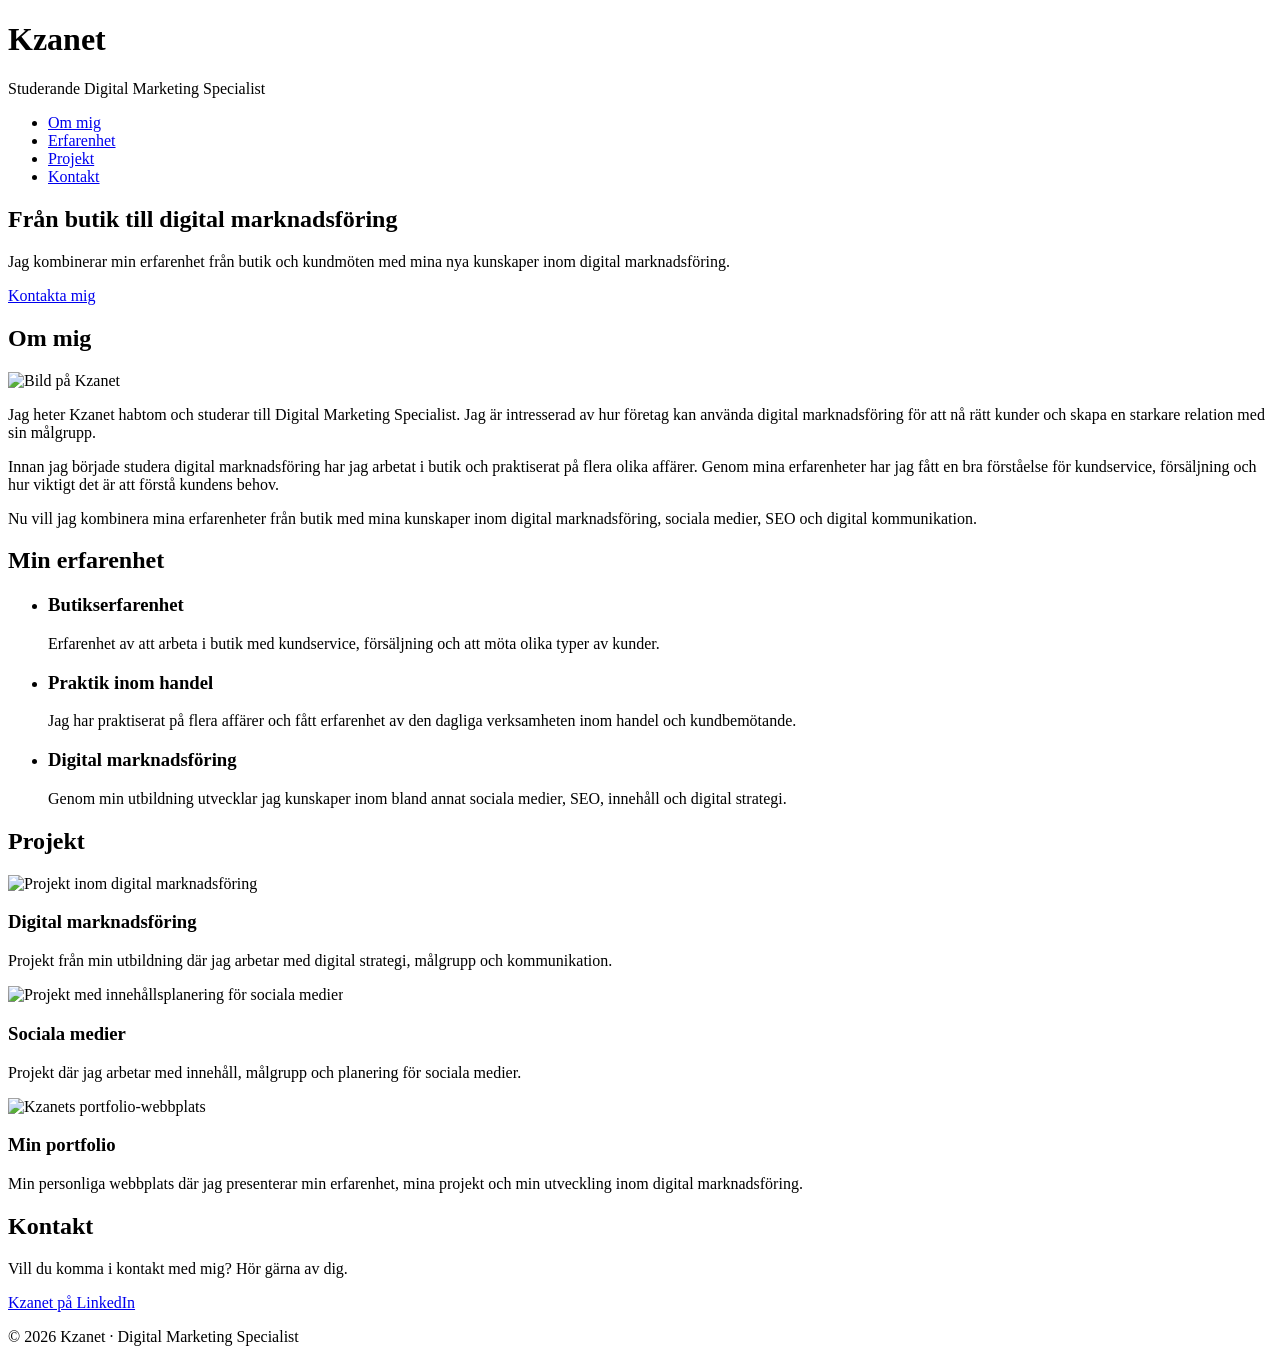
==== index.html @ 7a0e7069 "Add files via upload" ====
<!DOCTYPE html>
<html lang="sv">

<head>
    <meta charset="UTF-8">
    <meta name="viewport" content="width=device-width, initial-scale=1.0">
    <title>Kzanet Habtom</title>
    <link rel="stylesheet" href="style.css">
</head>

<body>
    <header>
        <div>
            <h1>Kzanet</h1>
            <p class="roll">Studerande Digital Marketing Specialist</p>
        </div>
        <nav aria-label="Huvudmeny">
            <ul>
                <li><a href="#om">Om mig</a></li>
                <li><a href="#erfarenhet">Erfarenhet</a></li>
                <li><a href="#projekt">Projekt</a></li>
                <li><a href="#kontakt">Kontakt</a></li>
            </ul>
        </nav>
    </header>
    <main>
        <section>
            <h2>Från butik till digital marknadsföring</h2>
            <p> Jag kombinerar min erfarenhet från butik och kundmöten med mina nya kunskaper inom digital
                marknadsföring.
            </p> <a href="#kontakt">Kontakta mig</a>
        </section>
        <section id="om">
            <h2>Om mig</h2>
            <img src="img/profil.jpg" alt="Bild på Kzanet" width="400" height="400">

            <p>
                Jag heter Kzanet habtom och studerar till Digital Marketing Specialist.
                Jag är intresserad av hur företag kan använda digital marknadsföring
                för att nå rätt kunder och skapa en starkare relation med sin målgrupp.
            </p>

            <p>
                Innan jag började studera digital marknadsföring har jag arbetat i butik
                och praktiserat på flera olika affärer. Genom mina erfarenheter har jag
                fått en bra förståelse för kundservice, försäljning och hur viktigt det
                är att förstå kundens behov.
            </p>

            <p>
                Nu vill jag kombinera mina erfarenheter från butik med mina kunskaper
                inom digital marknadsföring, sociala medier, SEO och digital kommunikation.
            </p>
        </section>
        <section id="erfarenhet">
            <h2>Min erfarenhet</h2>
            <ul>
                <li>
                    <h3>Butikserfarenhet</h3>
                    <p>
                        Erfarenhet av att arbeta i butik med kundservice, försäljning och
                        att möta olika typer av kunder.
                    </p>
                </li>

                <li>
                    <h3>Praktik inom handel</h3>
                    <p>
                        Jag har praktiserat på flera affärer och fått erfarenhet av den
                        dagliga verksamheten inom handel och kundbemötande.
                    </p>
                </li>

                <li>
                    <h3>Digital marknadsföring</h3>
                    <p>
                        Genom min utbildning utvecklar jag kunskaper inom bland annat
                        sociala medier, SEO, innehåll och digital strategi.
                    </p>
                </li>
            </ul>
        </section>
        <section id="projekt">
            <h2>Projekt</h2>
            <article>
                <img src="img/projekt-1.jpg" alt="Projekt inom digital marknadsföring" width="600" height="400">

                <h3>Digital marknadsföring</h3>

                <p>
                    Projekt från min utbildning där jag arbetar med digital strategi,
                    målgrupp och kommunikation.
                </p>
            </article>

            <article>
                <img src="img/projekt-2.jpg" alt="Projekt med innehållsplanering för sociala medier" width="600"
                    height="400">

                <h3>Sociala medier</h3>

                <p>
                    Projekt där jag arbetar med innehåll, målgrupp och planering
                    för sociala medier.
                </p>
            </article>

            <article>
                <img src="img/projekt-3.jpg" alt="Kzanets portfolio-webbplats" width="600" height="400">

                <h3>Min portfolio</h3>

                <p>
                    Min personliga webbplats där jag presenterar min erfarenhet,
                    mina projekt och min utveckling inom digital marknadsföring.
                </p>
            </article>
        </section>
        <section id="kontakt">
            <h2>Kontakt</h2>
            <p>
                Vill du komma i kontakt med mig? Hör gärna av dig.
            </p>

            <p>
                <a href="kzahab04@ihmeducation.se "></a>
            </p>

            <p>
                <a href="https://www.linkedin.com/" target="_blank" rel="noopener">
                    Kzanet på LinkedIn
                </a>
            </p>
        </section>
    </main>
    <footer>
        <p>© 2026 Kzanet · Digital Marketing Specialist</p>
    </footer>
</body>

</html>
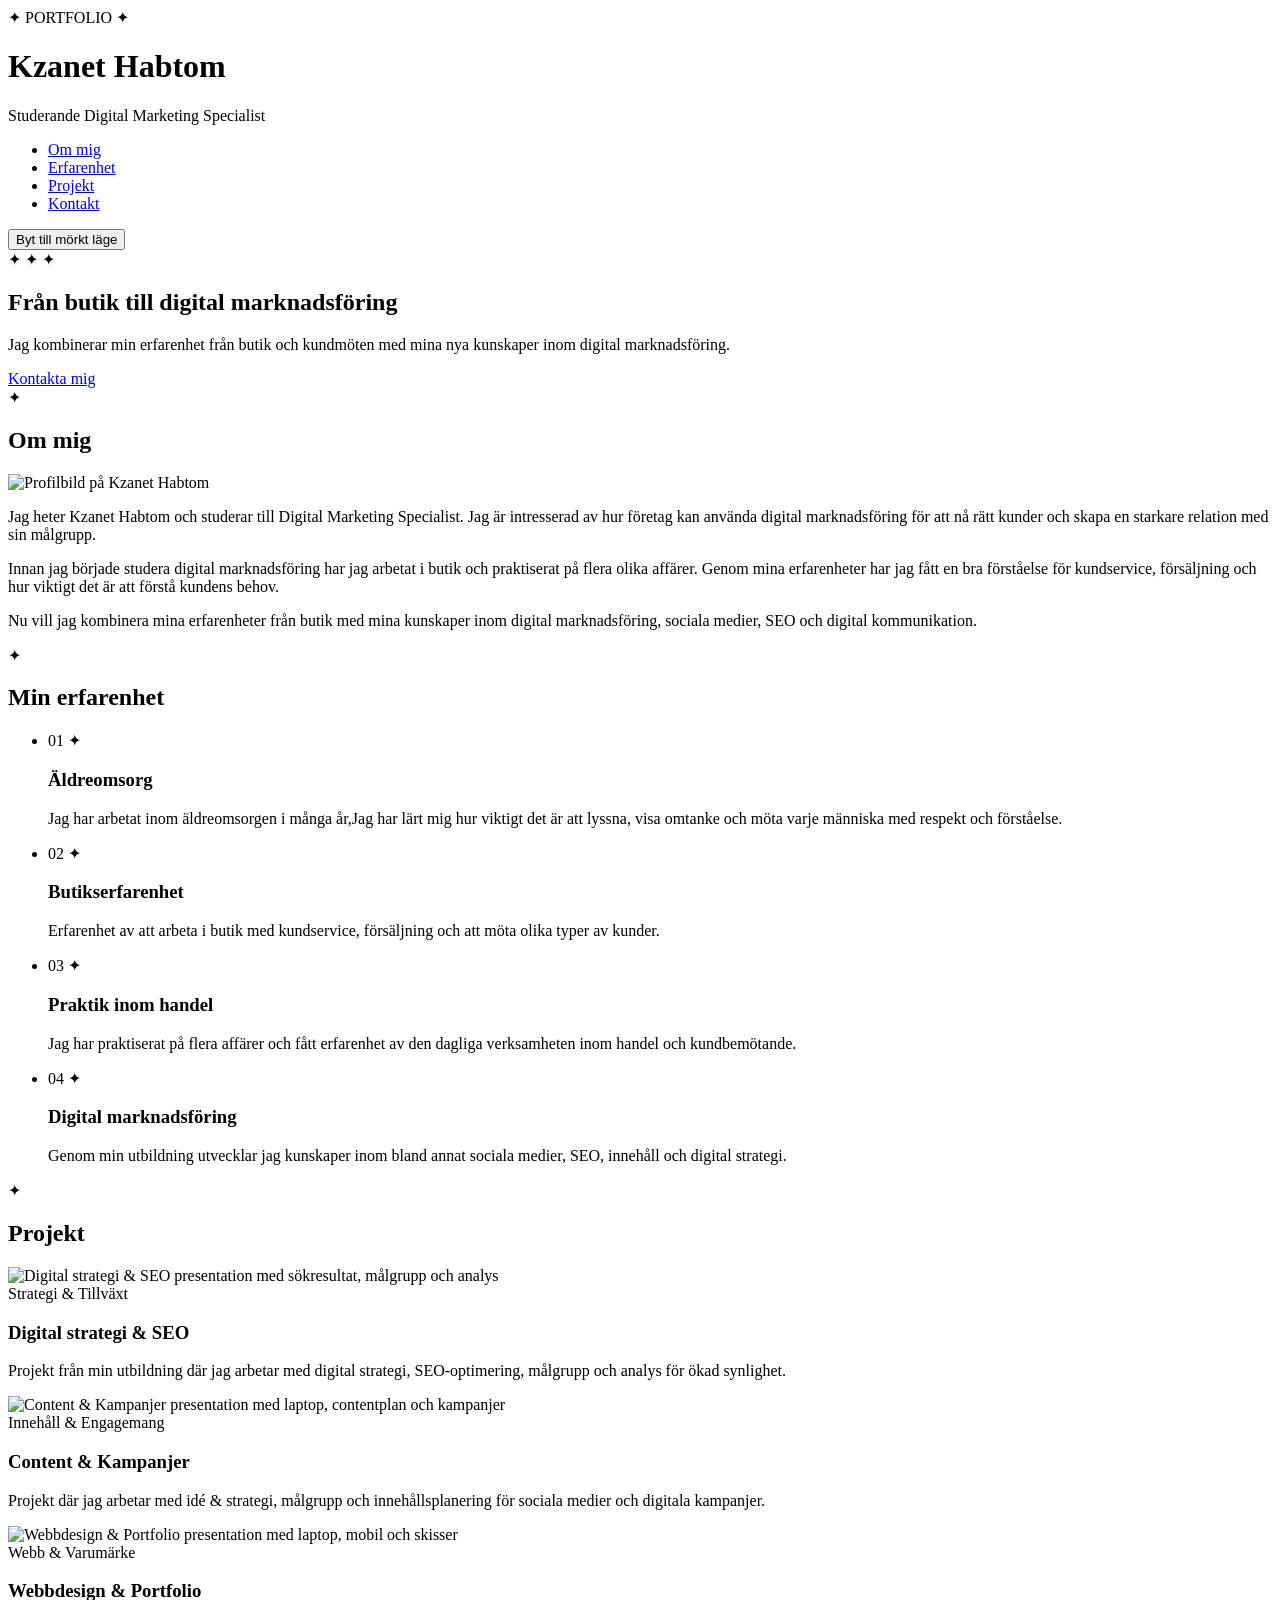
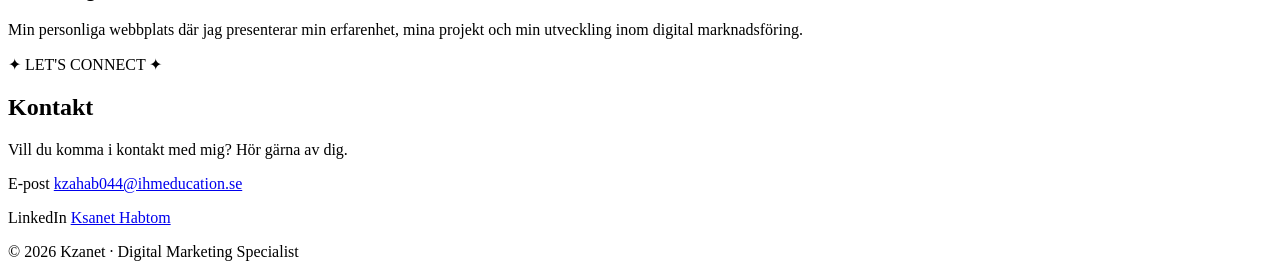
==== commit 805296bb: "Add files via upload" ====
--- a/index.html
+++ b/index.html
@@ -2,60 +2,148 @@
 <html lang="sv">
 
 <head>
+    <!-- Google Tag Manager -->
+    <script>(function (w, d, s, l, i) {
+            w[l] = w[l] || []; w[l].push({
+                'gtm.start':
+                    new Date().getTime(), event: 'gtm.js'
+            }); var f = d.getElementsByTagName(s)[0],
+                j = d.createElement(s), dl = l != 'dataLayer' ? '&l=' + l : ''; j.async = true; j.src =
+                    'https://www.googletagmanager.com/gtm.js?id=' + i + dl; f.parentNode.insertBefore(j, f);
+        })(window, document, 'script', 'dataLayer', 'GTM-NT69VS7F');</script>
+    <!-- End Google Tag Manager -->
     <meta charset="UTF-8">
     <meta name="viewport" content="width=device-width, initial-scale=1.0">
-    <title>Kzanet Habtom</title>
+    <title>Kzanet Habtom · Digital Marketing Specialist</title>
+    <!-- Google Fonts för lyxig redaktionell typografi och modern läsbar sans-serif -->
+    <link rel="preconnect" href="https://fonts.googleapis.com">
+    <link rel="preconnect" href="https://fonts.gstatic.com" crossorigin>
+    <link
+        href="https://fonts.googleapis.com/css2?family=Playfair+Display:ital,wght@0,400..700;1,400..700&family=Plus+Jakarta+Sans:wght@300;400;500;600;700&display=swap"
+        rel="stylesheet">
     <link rel="stylesheet" href="style.css">
+    <script src="script.js" defer></script>
 </head>
 
 <body>
-    <header>
-        <div>
-            <h1>Kzanet</h1>
-            <p class="roll">Studerande Digital Marketing Specialist</p>
+    <!-- Google Tag Manager (noscript) -->
+    <noscript><iframe src="https://www.googletagmanager.com/ns.html?id=GTM-NT69VS7F" height="0" width="0"
+            style="display:none;visibility:hidden"></iframe></noscript>
+    <!-- End Google Tag Manager (noscript) -->
+
+    <!-- Google tag (gtag.js) - Google Analytics 4 -->
+    <script async src="https://www.googletagmanager.com/gtag/js?id=G-81CDVKQQCQ"></script>
+    <script>
+        window.dataLayer = window.dataLayer || [];
+        function gtag() { dataLayer.push(arguments); }
+        gtag('js', new Date());
+
+        gtag('config', 'G-81CDVKQQCQ');
+    </script>
+    <!-- Sidhuvud med personligt varumärke, navigation och temaväxlare -->
+    <header class="sidhuvud">
+        <div class="sidhuvud-inre">
+            <div class="varumarke">
+                <span class="varumarke-kicker" aria-hidden="true">✦ PORTFOLIO ✦</span>
+                <h1 class="logotyp">Kzanet Habtom</h1>
+                <p class="roll">Studerande Digital Marketing Specialist</p>
+            </div>
+
+            <div class="sidhuvud-kontroller">
+                <nav aria-label="Huvudmeny" class="huvudmeny">
+                    <ul>
+                        <li><a href="#om">Om mig</a></li>
+                        <li><a href="#erfarenhet">Erfarenhet</a></li>
+                        <li><a href="#projekt">Projekt</a></li>
+                        <li><a href="#kontakt">Kontakt</a></li>
+                    </ul>
+                </nav>
+                <button id="tema" class="knapp-tema" type="button" aria-label="Växla mellan mörkt och ljust läge">
+                    Byt till mörkt läge
+                </button>
+            </div>
         </div>
-        <nav aria-label="Huvudmeny">
-            <ul>
-                <li><a href="#om">Om mig</a></li>
-                <li><a href="#erfarenhet">Erfarenhet</a></li>
-                <li><a href="#projekt">Projekt</a></li>
-                <li><a href="#kontakt">Kontakt</a></li>
-            </ul>
-        </nav>
     </header>
+
     <main>
-        <section>
-            <h2>Från butik till digital marknadsföring</h2>
-            <p> Jag kombinerar min erfarenhet från butik och kundmöten med mina nya kunskaper inom digital
-                marknadsföring.
-            </p> <a href="#kontakt">Kontakta mig</a>
-        </section>
-        <section id="om">
-            <h2>Om mig</h2>
-            <img src="img/profil.jpg" alt="Bild på Kzanet" width="400" height="400">
-
-            <p>
-                Jag heter Kzanet habtom och studerar till Digital Marketing Specialist.
-                Jag är intresserad av hur företag kan använda digital marknadsföring
-                för att nå rätt kunder och skapa en starkare relation med sin målgrupp.
-            </p>
-
-            <p>
-                Innan jag började studera digital marknadsföring har jag arbetat i butik
-                och praktiserat på flera olika affärer. Genom mina erfarenheter har jag
-                fått en bra förståelse för kundservice, försäljning och hur viktigt det
-                är att förstå kundens behov.
-            </p>
-
-            <p>
-                Nu vill jag kombinera mina erfarenheter från butik med mina kunskaper
-                inom digital marknadsföring, sociala medier, SEO och digital kommunikation.
-            </p>
-        </section>
-        <section id="erfarenhet">
-            <h2>Min erfarenhet</h2>
-            <ul>
-                <li>
+        <!-- Hero: Editorial introduktion med varm elegans -->
+        <section class="hero-sektion">
+            <div class="hero-innehall">
+                <div class="hero-stjarnor" aria-hidden="true">✦ ✦ ✦</div>
+                <h2>Från butik till digital marknadsföring</h2>
+                <p>
+                    Jag kombinerar min erfarenhet från butik och kundmöten med mina nya kunskaper inom digital
+                    marknadsföring.
+                </p>
+                <div class="hero-handling">
+                    <a href="#kontakt" class="knapp knapp-primar">Kontakta mig</a>
+                </div>
+            </div>
+        </section>
+
+        <!-- Om mig: Editorial tvåspalt med välvd porträttbåge -->
+        <section id="om" class="sektion sektion-om">
+            <div class="sektion-rubrik-paket">
+                <span class="rubrik-dekor" aria-hidden="true">✦</span>
+                <h2>Om mig</h2>
+                <span class="rubrik-linje" aria-hidden="true"></span>
+            </div>
+
+            <div class="om-innehall">
+                <div class="om-bild-kolumn">
+                    <div class="bild-valv-ram">
+                        <img src="img/profil.jpg" alt="Profilbild på Kzanet Habtom" width="400" height="400"
+                            class="profil-bild">
+                    </div>
+                </div>
+
+                <div class="om-text-kolumn">
+                    <p>
+                        Jag heter Kzanet Habtom och studerar till Digital Marketing Specialist.
+                        Jag är intresserad av hur företag kan använda digital marknadsföring
+                        för att nå rätt kunder och skapa en starkare relation med sin målgrupp.
+                    </p>
+
+                    <p>
+                        Innan jag började studera digital marknadsföring har jag arbetat i butik
+                        och praktiserat på flera olika affärer. Genom mina erfarenheter har jag
+                        fått en bra förståelse för kundservice, försäljning och hur viktigt det
+                        är att förstå kundens behov.
+                    </p>
+
+                    <p>
+                        Nu vill jag kombinera mina erfarenheter från butik med mina kunskaper
+                        inom digital marknadsföring, sociala medier, SEO och digital kommunikation.
+                    </p>
+                </div>
+            </div>
+        </section>
+
+        <!-- Min erfarenhet: Eleganta numrerade kort -->
+        <section id="erfarenhet" class="sektion sektion-erfarenhet">
+            <div class="sektion-rubrik-paket">
+                <span class="rubrik-dekor" aria-hidden="true">✦</span>
+                <h2>Min erfarenhet</h2>
+                <span class="rubrik-linje" aria-hidden="true"></span>
+            </div>
+
+            <ul class="rutnat">
+                <li class="kort erfarenhet-kort">
+                    <div class="kort-huvud">
+                        <span class="kort-siffra" aria-hidden="true">01</span>
+                        <span class="kort-accent" aria-hidden="true">✦</span>
+                    </div>
+                    <h3>Äldreomsorg</h3>
+                    <p>
+                        Jag har arbetat inom äldreomsorgen i många år,Jag har lärt mig hur viktigt det är att lyssna,
+                        visa
+                        omtanke och möta varje människa med respekt och förståelse.
+
+                <li class="kort erfarenhet-kort">
+                    <div class="kort-huvud">
+                        <span class="kort-siffra" aria-hidden="true">02</span>
+                        <span class="kort-accent" aria-hidden="true">✦</span>
+                    </div>
                     <h3>Butikserfarenhet</h3>
                     <p>
                         Erfarenhet av att arbeta i butik med kundservice, försäljning och
@@ -63,7 +151,11 @@
                     </p>
                 </li>
 
-                <li>
+                <li class="kort erfarenhet-kort">
+                    <div class="kort-huvud">
+                        <span class="kort-siffra" aria-hidden="true">03</span>
+                        <span class="kort-accent" aria-hidden="true">✦</span>
+                    </div>
                     <h3>Praktik inom handel</h3>
                     <p>
                         Jag har praktiserat på flera affärer och fått erfarenhet av den
@@ -71,7 +163,11 @@
                     </p>
                 </li>
 
-                <li>
+                <li class="kort erfarenhet-kort">
+                    <div class="kort-huvud">
+                        <span class="kort-siffra" aria-hidden="true">04</span>
+                        <span class="kort-accent" aria-hidden="true">✦</span>
+                    </div>
                     <h3>Digital marknadsföring</h3>
                     <p>
                         Genom min utbildning utvecklar jag kunskaper inom bland annat
@@ -80,60 +176,96 @@
                 </li>
             </ul>
         </section>
-        <section id="projekt">
-            <h2>Projekt</h2>
-            <article>
-                <img src="img/projekt-1.jpg" alt="Projekt inom digital marknadsföring" width="600" height="400">
-
-                <h3>Digital marknadsföring</h3>
-
-                <p>
-                    Projekt från min utbildning där jag arbetar med digital strategi,
-                    målgrupp och kommunikation.
-                </p>
-            </article>
-
-            <article>
-                <img src="img/projekt-2.jpg" alt="Projekt med innehållsplanering för sociala medier" width="600"
-                    height="400">
-
-                <h3>Sociala medier</h3>
-
-                <p>
-                    Projekt där jag arbetar med innehåll, målgrupp och planering
-                    för sociala medier.
-                </p>
-            </article>
-
-            <article>
-                <img src="img/projekt-3.jpg" alt="Kzanets portfolio-webbplats" width="600" height="400">
-
-                <h3>Min portfolio</h3>
-
-                <p>
-                    Min personliga webbplats där jag presenterar min erfarenhet,
-                    mina projekt och min utveckling inom digital marknadsföring.
-                </p>
-            </article>
-        </section>
-        <section id="kontakt">
-            <h2>Kontakt</h2>
-            <p>
-                Vill du komma i kontakt med mig? Hör gärna av dig.
-            </p>
-
-            <p>
-                <a href="kzahab04@ihmeducation.se "></a>
-            </p>
-
-            <p>
-                <a href="https://www.linkedin.com/" target="_blank" rel="noopener">
-                    Kzanet på LinkedIn
-                </a>
-            </p>
+
+        <!-- Projekt: Featured work med bildpresentation i lyxig stil -->
+        <section id="projekt" class="sektion sektion-projekt">
+            <div class="sektion-rubrik-paket">
+                <span class="rubrik-dekor" aria-hidden="true">✦</span>
+                <h2>Projekt</h2>
+                <span class="rubrik-linje" aria-hidden="true"></span>
+            </div>
+
+            <div class="rutnat rutnat-projekt">
+                <article class="kort projekt-kort">
+                    <div class="projekt-bild-omslag">
+                        <img src="img/digital-strategi-seo.jpg"
+                            alt="Digital strategi & SEO presentation med sökresultat, målgrupp och analys" width="600"
+                            height="400">
+                    </div>
+                    <div class="projekt-detaljer">
+                        <span class="projekt-kategori" aria-hidden="true">Strategi & Tillväxt</span>
+                        <h3>Digital strategi & SEO</h3>
+                        <p>
+                            Projekt från min utbildning där jag arbetar med digital strategi,
+                            SEO-optimering, målgrupp och analys för ökad synlighet.
+                        </p>
+                    </div>
+                </article>
+
+                <article class="kort projekt-kort">
+                    <div class="projekt-bild-omslag">
+                        <img src="img/content-kampanjer.jpg"
+                            alt="Content & Kampanjer presentation med laptop, contentplan och kampanjer" width="600"
+                            height="400">
+                    </div>
+                    <div class="projekt-detaljer">
+                        <span class="projekt-kategori" aria-hidden="true">Innehåll & Engagemang</span>
+                        <h3>Content & Kampanjer</h3>
+                        <p>
+                            Projekt där jag arbetar med idé & strategi, målgrupp och innehållsplanering
+                            för sociala medier och digitala kampanjer.
+                        </p>
+                    </div>
+                </article>
+
+                <article class="kort projekt-kort">
+                    <div class="projekt-bild-omslag">
+                        <img src="img/webbdesign-portfolio.jpg"
+                            alt="Webbdesign & Portfolio presentation med laptop, mobil och skisser" width="600"
+                            height="400">
+                    </div>
+                    <div class="projekt-detaljer">
+                        <span class="projekt-kategori" aria-hidden="true">Webb & Varumärke</span>
+                        <h3>Webbdesign & Portfolio</h3>
+                        <p>
+                            Min personliga webbplats där jag presenterar min erfarenhet,
+                            mina projekt och min utveckling inom digital marknadsföring.
+                        </p>
+                    </div>
+                </article>
+            </div>
+        </section>
+
+        <!-- Kontakt: Exklusiv editorial kontaktbanner -->
+        <section id="kontakt" class="sektion sektion-kontakt">
+            <div class="kontakt-banner">
+                <div class="kontakt-innehall">
+                    <span class="kontakt-kicker" aria-hidden="true">✦ LET'S CONNECT ✦</span>
+                    <h2>Kontakt</h2>
+                    <p class="kontakt-ingress">
+                        Vill du komma i kontakt med mig? Hör gärna av dig.
+                    </p>
+
+                    <div class="kontakt-lank-grupp">
+                        <p class="kontakt-rad">
+                            <span class="kontakt-etikett">E-post</span>
+                            <a href="mailto:kzahab044@ihmeducation.se"
+                                class="kontakt-lank">kzahab044@ihmeducation.se</a>
+                        </p>
+
+                        <p class="kontakt-rad">
+                            <span class="kontakt-etikett">LinkedIn</span>
+                            <a href="https://www.linkedin.com/in/ksanet-habtom-a754583b8/?isSelfProfile=true"
+                                target="_blank" rel="noopener" class="kontakt-lank">Ksanet Habtom</a>
+                        </p>
+                    </div>
+                </div>
+            </div>
         </section>
     </main>
-    <footer>
+
+    <!-- Sidfot -->
+    <footer class="sidfot">
         <p>© 2026 Kzanet · Digital Marketing Specialist</p>
     </footer>
 </body>
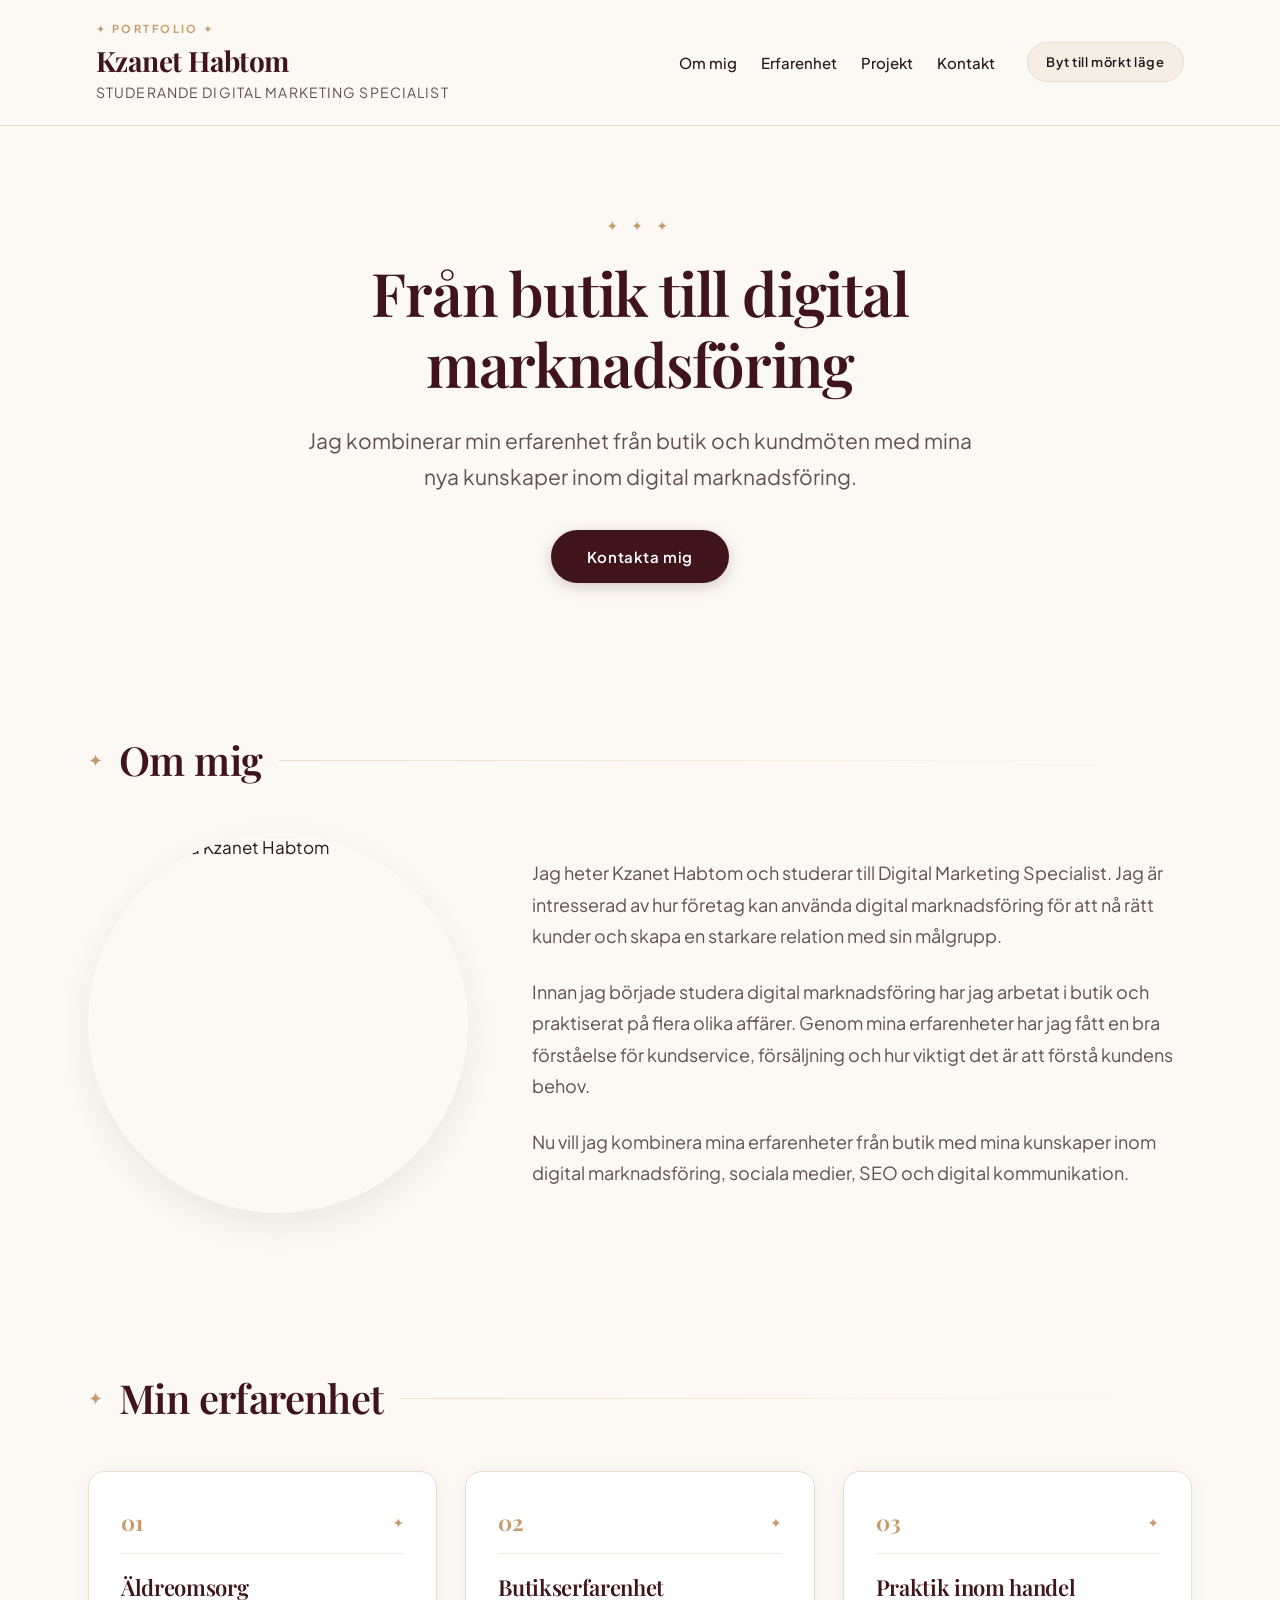
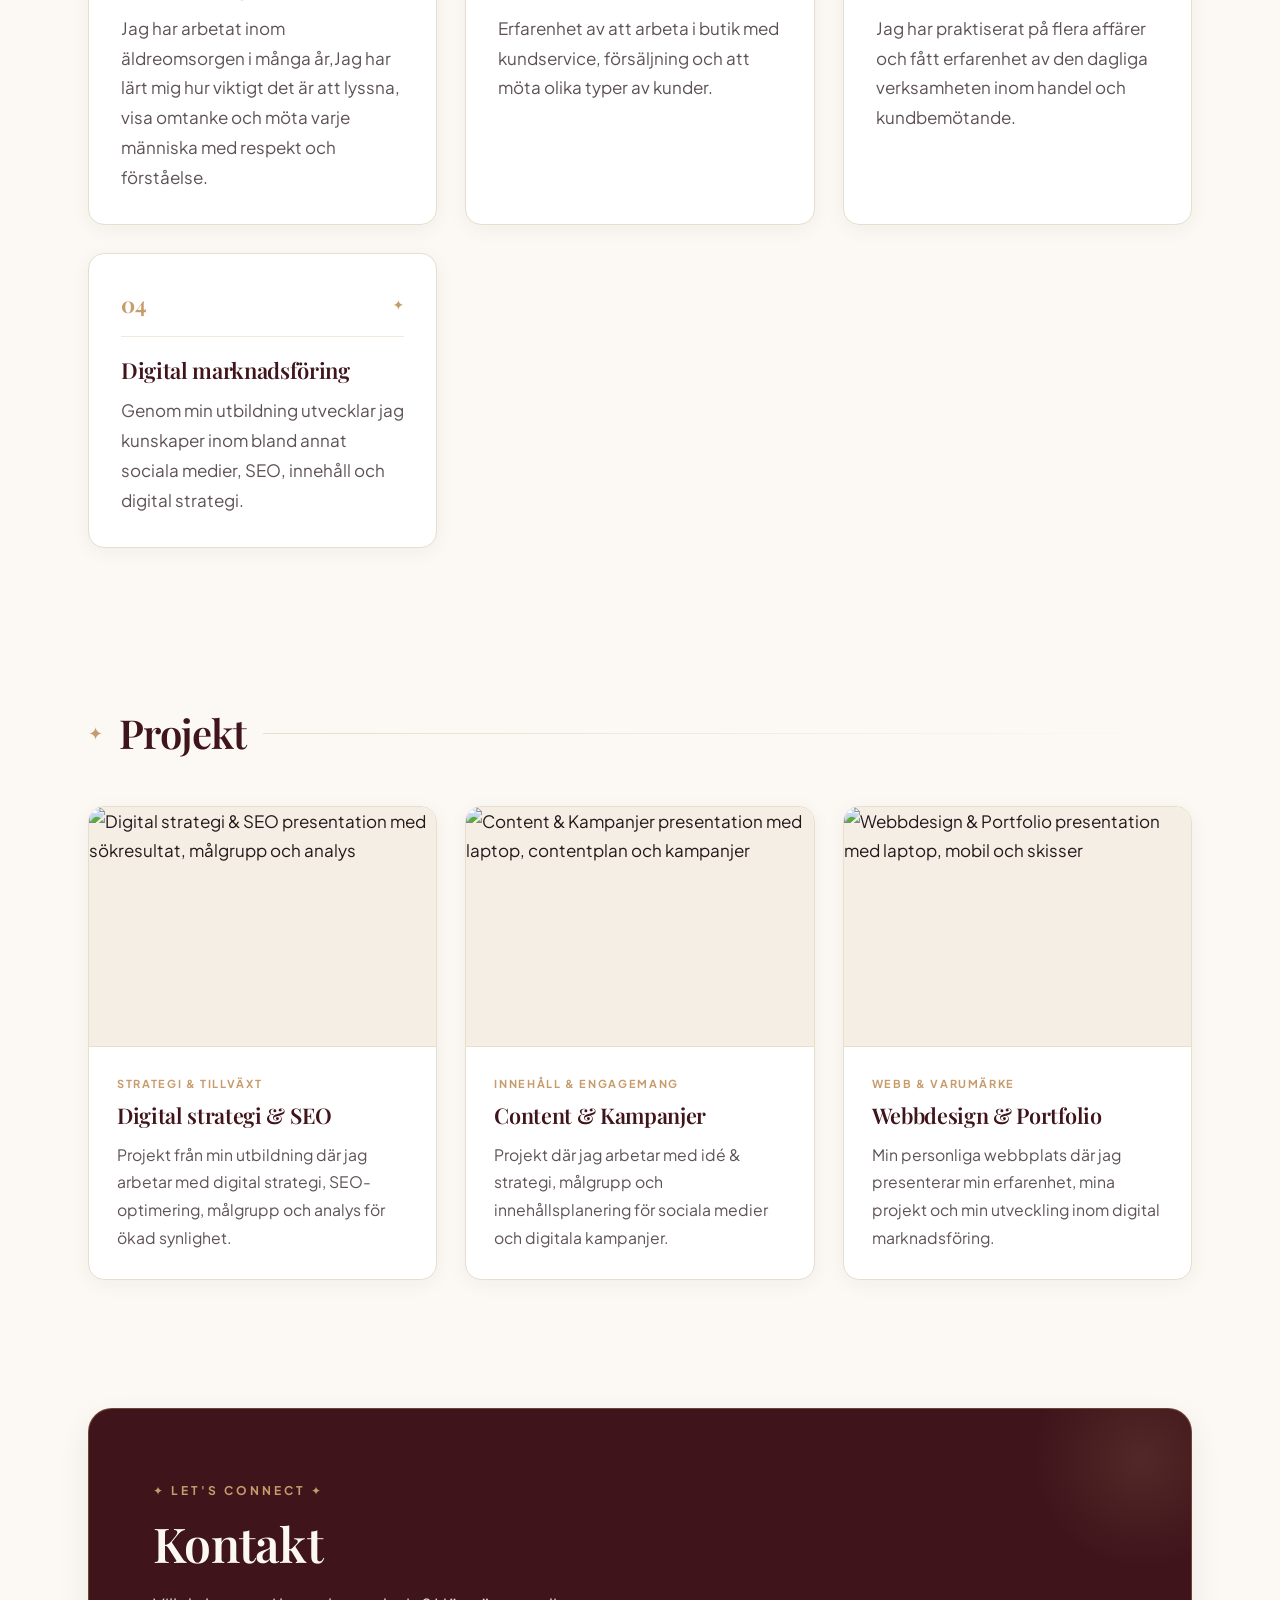
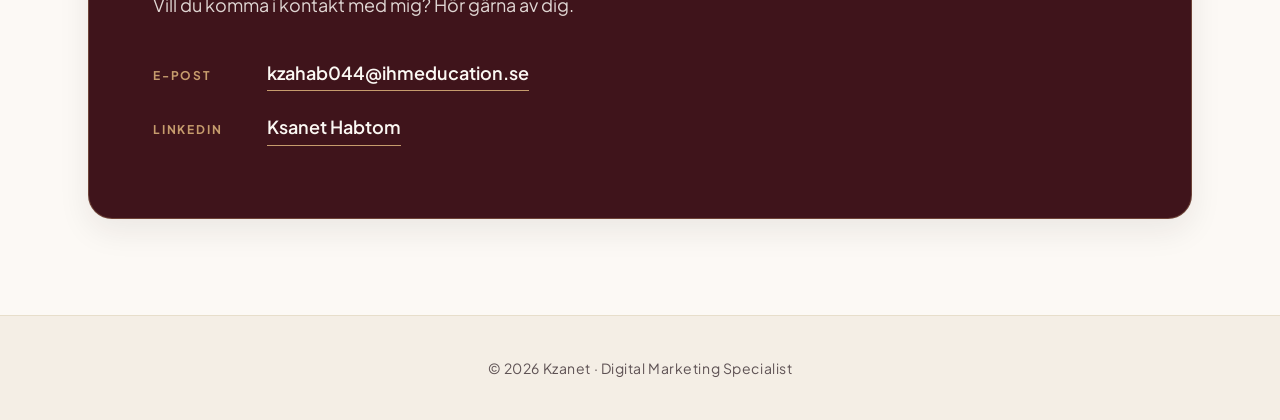
==== commit 6b461423: "Add files via upload" ====
--- a/index.html
+++ b/index.html
@@ -2,6 +2,10 @@
 <html lang="sv">
 
 <head>
+    <!-- Cookiebot: Samtyckesbanner och Consent Mode (ska ligga allra först i head) -->
+    <script id="Cookiebot" src="https://consent.cookiebot.com/uc.js" data-cbid="4101c95c-1c78-429d-a3d6-a0e88766b5fa"
+        data-blockingmode="auto" type="text/javascript"></script>
+
     <!-- Google Tag Manager -->
     <script>(function (w, d, s, l, i) {
             w[l] = w[l] || []; w[l].push({
--- a/style.css
+++ b/style.css
@@ -0,0 +1,654 @@
+/* ==========================================================================
+   Kzanet Habtom - Portfolio & Personal Brand
+   Tema: Modern Editorial Luxury (Inspirerad av champagne, burgundy & varm beige)
+   ========================================================================== */
+
+/* 1 · Reset & Box-modell */
+*,
+*::before,
+*::after {
+  box-sizing: border-box;
+  margin: 0;
+  padding: 0;
+}
+
+/* 2 · Designsystem & Färgvariabler (Ljust läge: Varm elfenben, burgundy & sandguld) */
+:root {
+  /* Färgpalett - Grund */
+  --yta: #fcf9f5;
+  --yta-2: #f4eee5;
+  --yta-kort: #ffffff;
+  --kant: #e7decb;
+  --kant-subtil: #f0e9dc;
+
+  /* Typografi & Kontrast */
+  --text: #23181a;
+  --text-dampad: #5e5254;
+  --text-ljus: #ffffff;
+
+  /* Accenter & Signaturfärger (Burgundy & Sandguld) */
+  --burgundy: #3f141b;
+  --burgundy-mork: #2c0b11;
+  --burgundy-ljus: #591d27;
+  --accent-guld: #c69c6d;
+  --accent-guld-ljus: #e4c8a8;
+  --accent-soft: rgba(198, 156, 109, 0.15);
+
+  /* Kontaktbanner yta */
+  --banner-bg: #3f141b;
+  --banner-text: #fbf8f3;
+  --banner-kant: rgba(198, 156, 109, 0.35);
+
+  /* Typsnitt */
+  --typsnitt-rubrik: "Playfair Display", Georgia, "Times New Roman", serif;
+  --typsnitt-brodtext: "Plus Jakarta Sans", system-ui, -apple-system, sans-serif;
+
+  /* Mått & Radier */
+  --max-bredd: 72rem;
+  --luft-enhet: 1rem;
+  --radie-s: 8px;
+  --radie-m: 16px;
+  --radie-l: 24px;
+  --radie-valv: 180px 180px 16px 16px;
+  --radie-piller: 9999px;
+
+  /* Skuggor */
+  --skugga-mjuk: 0 4px 20px rgba(35, 24, 26, 0.05);
+  --skugga-svavande: 0 12px 32px rgba(35, 24, 26, 0.08);
+
+  /* Övergångar */
+  --overgang-snabb: 0.2s ease;
+  --overgang-mjuk: 0.35s cubic-bezier(0.16, 1, 0.3, 1);
+}
+
+/* 3 · Mörkt läge (Stilrent espresso/noir med varma creme- & guldaccenter) */
+body.morkt {
+  --yta: #130f11;
+  --yta-2: #1b1518;
+  --yta-kort: #221a1d;
+  --kant: #382a2f;
+  --kant-subtil: #2a1f23;
+
+  --text: #f5eee6;
+  --text-dampad: #b8aaa7;
+  --text-ljus: #ffffff;
+
+  --burgundy: #dfb696;
+  --burgundy-mork: #f0cfb3;
+  --burgundy-ljus: #c69c6d;
+  --accent-guld: #dfb696;
+  --accent-guld-ljus: #f0d5be;
+  --accent-soft: rgba(223, 182, 150, 0.12);
+
+  --banner-bg: #1f1417;
+  --banner-text: #f5eee6;
+  --banner-kant: rgba(223, 182, 150, 0.25);
+
+  --skugga-mjuk: 0 4px 20px rgba(0, 0, 0, 0.25);
+  --skugga-svavande: 0 12px 32px rgba(0, 0, 0, 0.45);
+}
+
+/* 4 · Grundtypografi & Struktur */
+html {
+  scroll-behavior: smooth;
+  font-size: 100%;
+}
+
+body {
+  font-family: var(--typsnitt-brodtext);
+  font-size: 1.0625rem;
+  line-height: 1.7;
+  color: var(--text);
+  background-color: var(--yta);
+  transition: background-color var(--overgang-mjuk), color var(--overgang-mjuk);
+  -webkit-font-smoothing: antialiased;
+  -moz-osx-font-smoothing: grayscale;
+}
+
+h1,
+h2,
+h3 {
+  font-family: var(--typsnitt-rubrik);
+  font-weight: 600;
+  color: var(--burgundy);
+  letter-spacing: -0.015em;
+  line-height: 1.25;
+}
+
+p {
+  color: var(--text-dampad);
+  line-height: 1.75;
+}
+
+a {
+  color: inherit;
+  text-decoration: none;
+  transition: color var(--overgang-snabb), border-color var(--overgang-snabb);
+}
+
+img {
+  max-width: 100%;
+  height: auto;
+  display: block;
+}
+
+/* 5 · Tangentbordsfokus & Tillgänglighet */
+a:focus-visible,
+button:focus-visible {
+  outline: 2px solid var(--accent-guld);
+  outline-offset: 4px;
+  border-radius: var(--radie-s);
+}
+
+/* 6 · Sidhuvud & Navigation */
+.sidhuvud {
+  position: sticky;
+  top: 0;
+  z-index: 100;
+  background-color: var(--yta);
+  border-bottom: 1px solid var(--kant);
+  backdrop-filter: blur(8px);
+  transition: background-color var(--overgang-mjuk), border-color var(--overgang-mjuk);
+}
+
+.sidhuvud-inre {
+  max-width: var(--max-bredd);
+  margin: 0 auto;
+  padding: 1.25rem 1.5rem;
+  display: flex;
+  flex-direction: column;
+  gap: 1rem;
+}
+
+.varumarke-kicker {
+  display: block;
+  font-size: 0.6875rem;
+  font-weight: 700;
+  letter-spacing: 0.22em;
+  color: var(--accent-guld);
+  margin-bottom: 0.25rem;
+  text-transform: uppercase;
+}
+
+.logotyp {
+  font-size: 1.75rem;
+  font-weight: 700;
+  letter-spacing: -0.02em;
+  margin: 0;
+  color: var(--burgundy);
+}
+
+.roll {
+  font-size: 0.875rem;
+  letter-spacing: 0.08em;
+  text-transform: uppercase;
+  color: var(--text-dampad);
+  margin: 0.15rem 0 0 0;
+}
+
+.sidhuvud-kontroller {
+  display: flex;
+  flex-wrap: wrap;
+  align-items: center;
+  justify-content: space-between;
+  gap: 1rem;
+}
+
+.huvudmeny ul {
+  display: flex;
+  flex-wrap: wrap;
+  gap: 0.5rem 1.5rem;
+  list-style: none;
+}
+
+.huvudmeny a {
+  display: inline-flex;
+  align-items: center;
+  min-height: 44px;
+  font-size: 0.9375rem;
+  font-weight: 500;
+  color: var(--text);
+  position: relative;
+  padding: 0.25rem 0;
+}
+
+.huvudmeny a::after {
+  content: "";
+  position: absolute;
+  bottom: 6px;
+  left: 0;
+  width: 0;
+  height: 1.5px;
+  background-color: var(--accent-guld);
+  transition: width var(--overgang-snabb);
+}
+
+.huvudmeny a:hover::after {
+  width: 100%;
+}
+
+.huvudmeny a:hover {
+  color: var(--burgundy);
+}
+
+/* Temaknapp (Ljust / Mörkt läge) */
+.knapp-tema {
+  font-family: var(--typsnitt-brodtext);
+  font-size: 0.8125rem;
+  font-weight: 600;
+  letter-spacing: 0.05em;
+  padding: 0.55rem 1.15rem;
+  min-height: 40px;
+  border-radius: var(--radie-piller);
+  background-color: var(--yta-2);
+  color: var(--text);
+  border: 1px solid var(--kant);
+  cursor: pointer;
+  display: inline-flex;
+  align-items: center;
+  gap: 0.5rem;
+  transition: all var(--overgang-snabb);
+}
+
+.knapp-tema:hover {
+  background-color: var(--yta-kort);
+  border-color: var(--accent-guld);
+  color: var(--burgundy);
+  transform: translateY(-1px);
+}
+
+/* 7 · Huvudinnehåll & Layout */
+main {
+  max-width: var(--max-bredd);
+  margin: 0 auto;
+  padding: 0 1.5rem;
+}
+
+.sektion {
+  padding: 5rem 0;
+}
+
+/* Sektionsrubriker med redaktionell stjärna & linje */
+.sektion-rubrik-paket {
+  display: flex;
+  align-items: center;
+  gap: 1rem;
+  margin-bottom: 3rem;
+}
+
+.rubrik-dekor {
+  color: var(--accent-guld);
+  font-size: 1.125rem;
+}
+
+.sektion-rubrik-paket h2 {
+  font-size: clamp(1.85rem, 3.5vw, 2.5rem);
+  margin: 0;
+  white-space: nowrap;
+}
+
+.rubrik-linje {
+  content: "";
+  flex-grow: 1;
+  height: 1px;
+  background: linear-gradient(to right, var(--kant), transparent);
+}
+
+/* 8 · Hero Sektion */
+.hero-sektion {
+  padding: 5.5rem 0 4.5rem;
+  text-align: center;
+  position: relative;
+}
+
+.hero-innehall {
+  max-width: 52rem;
+  margin: 0 auto;
+  display: flex;
+  flex-direction: column;
+  align-items: center;
+}
+
+.hero-stjarnor {
+  font-size: 0.875rem;
+  letter-spacing: 0.4em;
+  color: var(--accent-guld);
+  margin-bottom: 1.25rem;
+}
+
+.hero-sektion h2 {
+  font-size: clamp(2.25rem, 5vw, 3.75rem);
+  line-height: 1.18;
+  font-weight: 600;
+  margin-bottom: 1.5rem;
+  letter-spacing: -0.02em;
+}
+
+.hero-sektion p {
+  font-size: clamp(1.125rem, 2vw, 1.3125rem);
+  line-height: 1.7;
+  max-width: 42rem;
+  margin-bottom: 2.25rem;
+}
+
+/* Knappar */
+.knapp {
+  display: inline-flex;
+  align-items: center;
+  justify-content: center;
+  min-height: 48px;
+  padding: 0.85rem 2.25rem;
+  font-family: var(--typsnitt-brodtext);
+  font-size: 0.9375rem;
+  font-weight: 600;
+  letter-spacing: 0.04em;
+  border-radius: var(--radie-piller);
+  transition: all var(--overgang-snabb);
+}
+
+.knapp-primar {
+  background-color: var(--burgundy);
+  color: var(--text-ljus);
+  box-shadow: 0 4px 16px rgba(63, 20, 27, 0.2);
+}
+
+body.morkt .knapp-primar {
+  background-color: var(--accent-guld);
+  color: #1a1215;
+  box-shadow: 0 4px 16px rgba(223, 182, 150, 0.25);
+}
+
+.knapp-primar:hover {
+  transform: translateY(-2px);
+  box-shadow: 0 8px 24px rgba(63, 20, 27, 0.3);
+  filter: brightness(1.1);
+}
+
+/* 9 · Om mig (Redaktionell layout med välvd porträttbåge) */
+.om-innehall {
+  display: grid;
+  grid-template-columns: 1fr;
+  gap: 3rem;
+  align-items: center;
+}
+
+.om-bild-kolumn {
+  display: flex;
+  justify-content: center;
+}
+
+.bild-valv-ram {
+  position: relative;
+  width: 100%;
+  max-width: 380px;
+  aspect-ratio: 1 / 1;
+  padding: 0;
+  background: none;
+  border: none;
+  border-radius: 50%;
+  overflow: hidden;
+  box-shadow: var(--skugga-svavande);
+  display: flex;
+  align-items: center;
+  justify-content: center;
+  transition: transform var(--overgang-normal), box-shadow var(--overgang-normal);
+}
+
+.bild-valv-ram:hover {
+  transform: translateY(-4px) scale(1.02);
+  box-shadow: 0 24px 48px -12px rgba(0, 0, 0, 0.45);
+}
+
+.profil-bild {
+  width: 100%;
+  height: 100%;
+  aspect-ratio: 1 / 1;
+  object-fit: cover;
+  object-position: center 20%;
+  border-radius: 50%;
+  border: none;
+  display: block;
+}
+
+
+.om-text-kolumn {
+  display: flex;
+  flex-direction: column;
+  gap: 1.5rem;
+}
+
+.om-text-kolumn p {
+  font-size: 1.125rem;
+}
+
+/* 10 · Erfarenhet & Rutnät */
+.rutnat {
+  display: grid;
+  grid-template-columns: repeat(auto-fit, minmax(280px, 1fr));
+  gap: 1.75rem;
+  list-style: none;
+}
+
+.kort {
+  background-color: var(--yta-kort);
+  border: 1px solid var(--kant);
+  border-radius: var(--radie-m);
+  padding: 2rem;
+  box-shadow: var(--skugga-mjuk);
+  transition: transform var(--overgang-snabb), box-shadow var(--overgang-snabb), border-color var(--overgang-snabb);
+}
+
+.kort:hover {
+  transform: translateY(-4px);
+  box-shadow: var(--skugga-svavande);
+  border-color: var(--accent-guld);
+}
+
+.erfarenhet-kort .kort-huvud {
+  display: flex;
+  justify-content: space-between;
+  align-items: center;
+  margin-bottom: 1.25rem;
+  padding-bottom: 0.75rem;
+  border-bottom: 1px solid var(--kant-subtil);
+}
+
+.kort-siffra {
+  font-family: var(--typsnitt-rubrik);
+  font-size: 1.375rem;
+  font-weight: 700;
+  color: var(--accent-guld);
+}
+
+.kort-accent {
+  color: var(--accent-guld);
+  font-size: 0.875rem;
+}
+
+.erfarenhet-kort h3 {
+  font-size: 1.375rem;
+  margin-bottom: 0.75rem;
+}
+
+/* 11 · Projekt (Featured Work) */
+.rutnat-projekt {
+  grid-template-columns: repeat(auto-fit, minmax(300px, 1fr));
+}
+
+.projekt-kort {
+  padding: 0;
+  overflow: hidden;
+  display: flex;
+  flex-direction: column;
+}
+
+.projekt-bild-omslag {
+  position: relative;
+  background-color: var(--yta-2);
+  overflow: hidden;
+  border-bottom: 1px solid var(--kant);
+}
+
+.projekt-bild-omslag img {
+  width: 100%;
+  aspect-ratio: 16 / 11;
+  object-fit: cover;
+  transition: transform 0.6s cubic-bezier(0.16, 1, 0.3, 1);
+}
+
+.projekt-kort:hover .projekt-bild-omslag img {
+  transform: scale(1.04);
+}
+
+.projekt-detaljer {
+  padding: 1.75rem;
+  display: flex;
+  flex-direction: column;
+  flex-grow: 1;
+}
+
+.projekt-kategori {
+  font-size: 0.6875rem;
+  font-weight: 700;
+  letter-spacing: 0.15em;
+  text-transform: uppercase;
+  color: var(--accent-guld);
+  margin-bottom: 0.5rem;
+}
+
+.projekt-detaljer h3 {
+  font-size: 1.35rem;
+  margin-bottom: 0.75rem;
+}
+
+.projekt-detaljer p {
+  font-size: 0.985rem;
+}
+
+/* 12 · Kontaktsektion (Lyxig redaktionell banner) */
+.sektion-kontakt {
+  padding: 3rem 0 6rem;
+}
+
+.kontakt-banner {
+  background-color: var(--banner-bg);
+  color: var(--banner-text);
+  border: 1px solid var(--banner-kant);
+  border-radius: var(--radie-l);
+  padding: clamp(2.5rem, 6vw, 4.5rem) clamp(1.5rem, 5vw, 4rem);
+  box-shadow: var(--skugga-svavande);
+  position: relative;
+  overflow: hidden;
+}
+
+.kontakt-banner::before {
+  content: "";
+  position: absolute;
+  top: -60px;
+  right: -60px;
+  width: 220px;
+  height: 220px;
+  border-radius: 50%;
+  background: radial-gradient(circle, var(--accent-soft) 0%, transparent 70%);
+  pointer-events: none;
+}
+
+.kontakt-innehall {
+  max-width: 38rem;
+}
+
+.kontakt-kicker {
+  display: block;
+  font-size: 0.75rem;
+  font-weight: 700;
+  letter-spacing: 0.25em;
+  color: var(--accent-guld);
+  margin-bottom: 0.75rem;
+}
+
+.kontakt-banner h2 {
+  color: var(--banner-text);
+  font-size: clamp(2rem, 4vw, 3rem);
+  margin-bottom: 1rem;
+}
+
+.kontakt-ingress {
+  color: rgba(251, 248, 243, 0.85);
+  font-size: 1.125rem;
+  margin-bottom: 2.25rem;
+}
+
+.kontakt-lank-grupp {
+  display: flex;
+  flex-direction: column;
+  gap: 1.25rem;
+}
+
+.kontakt-rad {
+  display: flex;
+  flex-wrap: wrap;
+  align-items: baseline;
+  gap: 0.75rem 1.5rem;
+}
+
+.kontakt-etikett {
+  font-size: 0.75rem;
+  font-weight: 700;
+  text-transform: uppercase;
+  letter-spacing: 0.15em;
+  color: var(--accent-guld);
+  min-width: 90px;
+}
+
+.kontakt-lank {
+  font-size: 1.125rem;
+  font-weight: 600;
+  color: var(--banner-text);
+  display: inline-flex;
+  align-items: center;
+  gap: 0.4rem;
+  border-bottom: 1px solid var(--accent-guld);
+  padding-bottom: 2px;
+}
+
+.kontakt-lank:hover {
+  color: var(--accent-guld-ljus);
+  border-color: var(--accent-guld-ljus);
+}
+
+/* 13 · Sidfot */
+.sidfot {
+  border-top: 1px solid var(--kant);
+  padding: 2.5rem 1.5rem;
+  text-align: center;
+  background-color: var(--yta-2);
+}
+
+.sidfot p {
+  font-size: 0.875rem;
+  color: var(--text-dampad);
+  letter-spacing: 0.04em;
+}
+
+/* 14 · Responsiv design för större skärmar */
+@media (min-width: 52rem) {
+  .sidhuvud-inre {
+    flex-direction: row;
+    justify-content: space-between;
+    align-items: center;
+    padding: 1.25rem 2rem;
+  }
+
+  .sidhuvud-kontroller {
+    gap: 2rem;
+  }
+
+  .om-innehall {
+    grid-template-columns: 380px 1fr;
+    gap: 4rem;
+  }
+
+  .om-bild-kolumn {
+    justify-content: flex-start;
+  }
+}
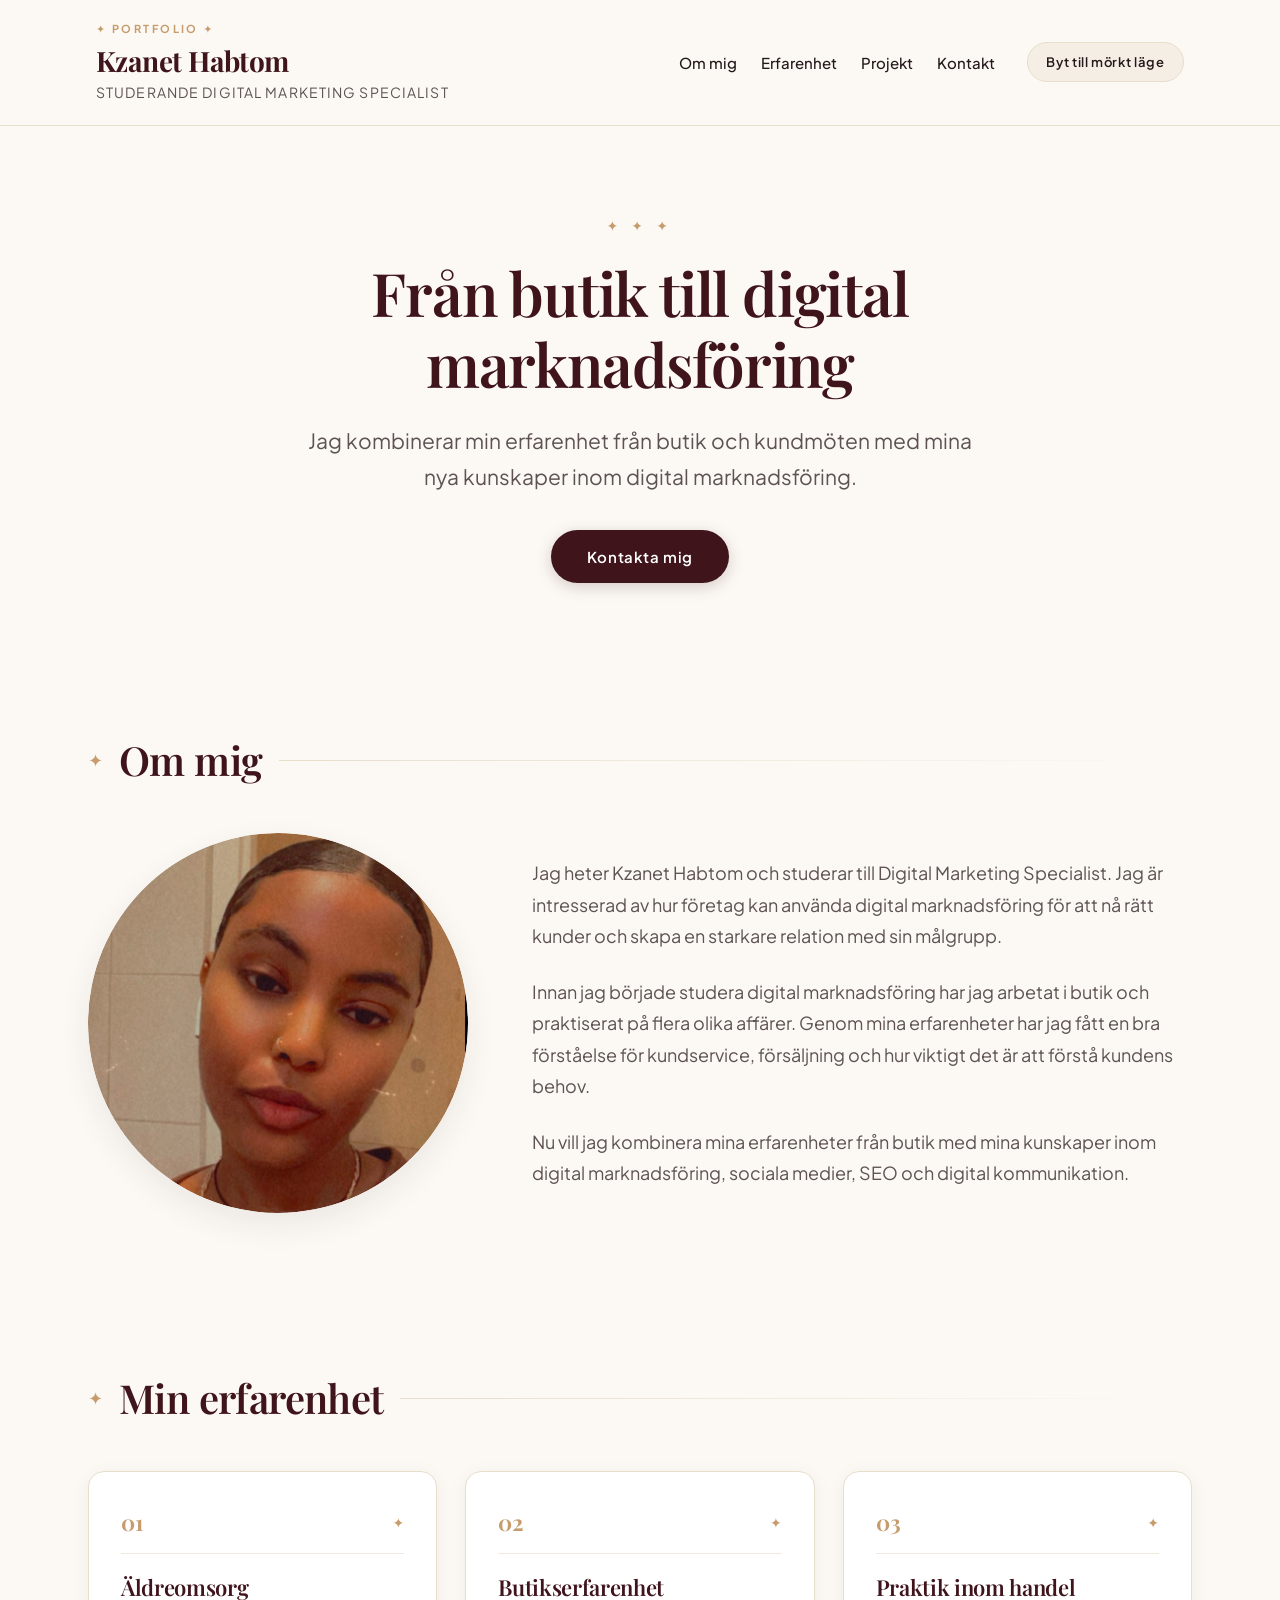
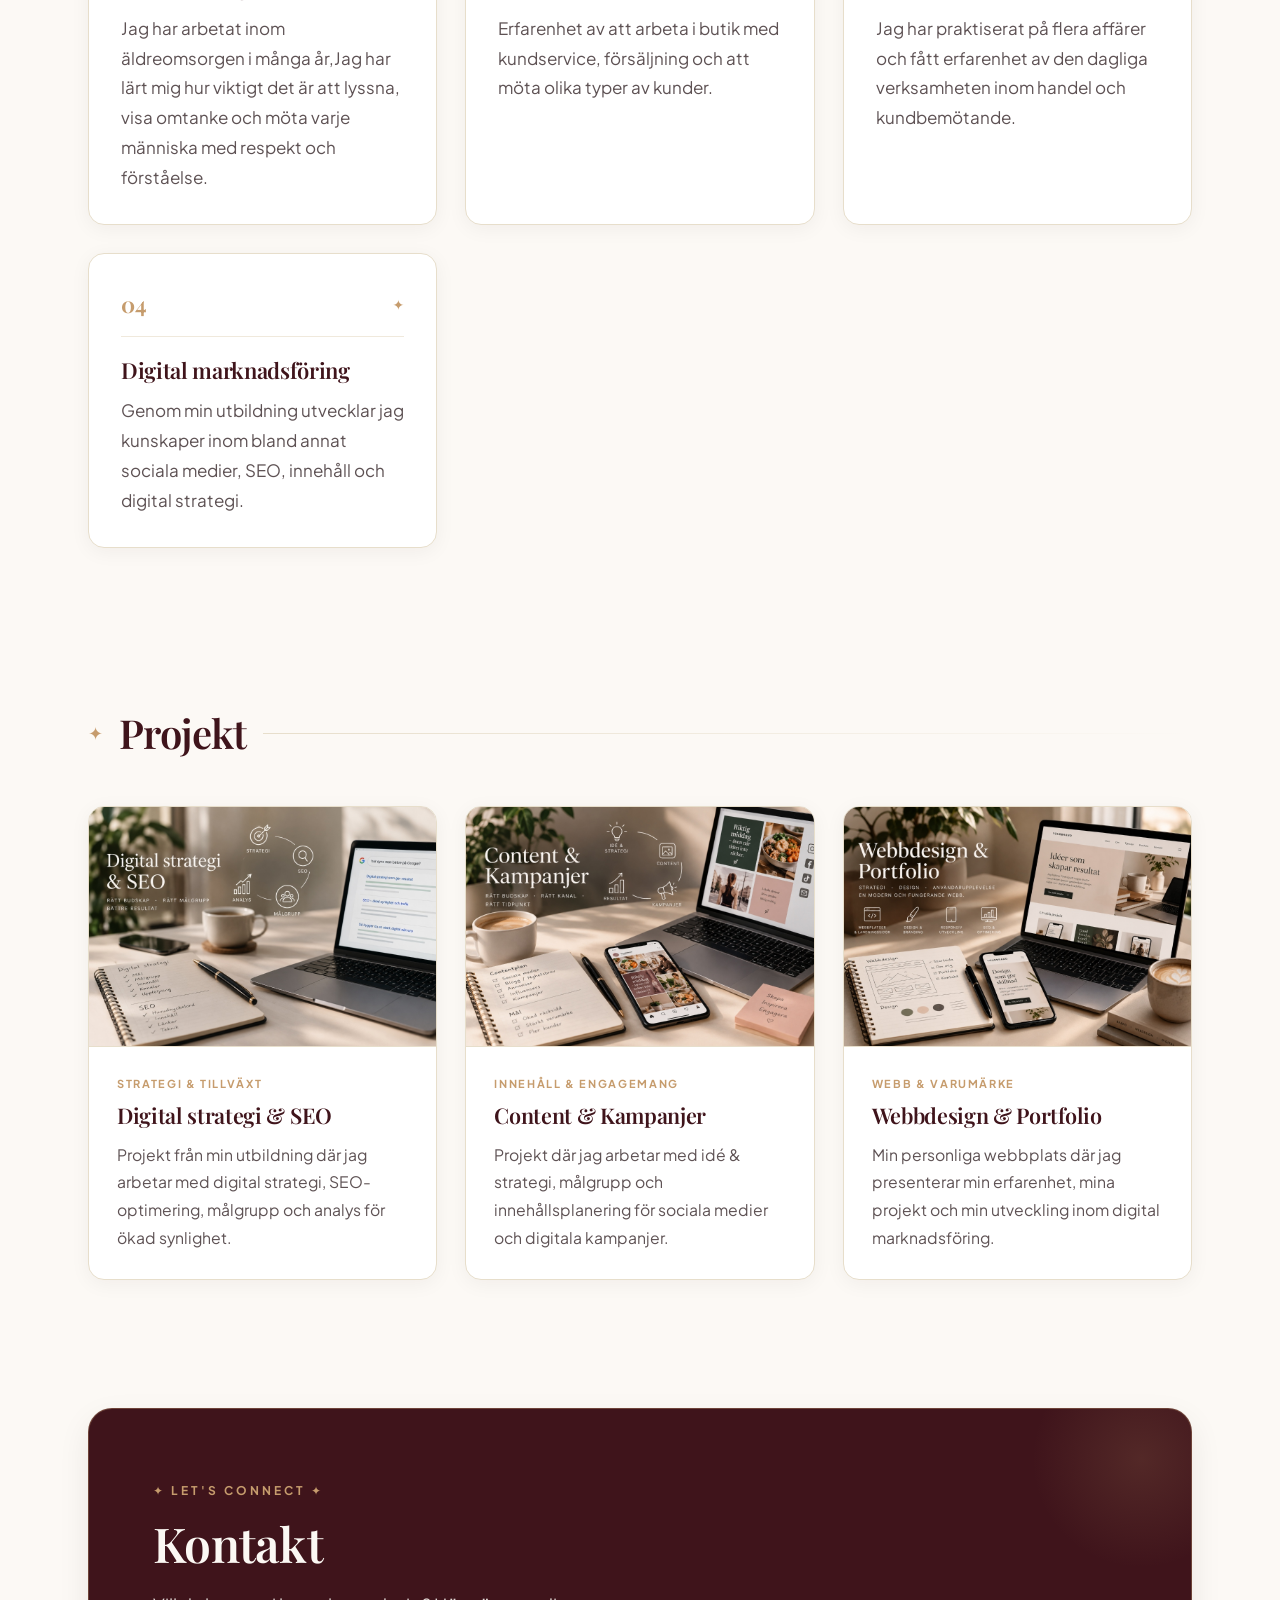
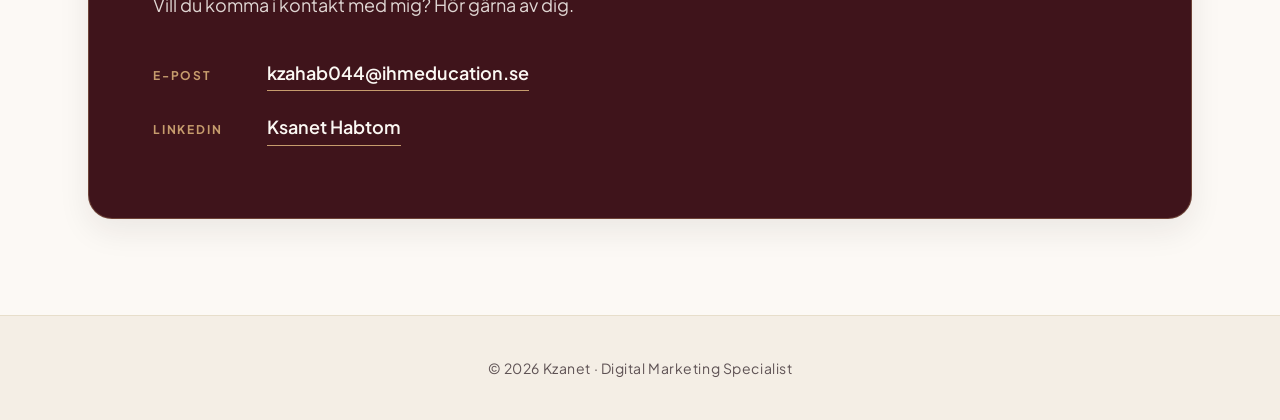
==== commit 5d0bc6b5: "Add files via upload" ====
--- a/index.html
+++ b/index.html
@@ -96,7 +96,7 @@
             <div class="om-innehall">
                 <div class="om-bild-kolumn">
                     <div class="bild-valv-ram">
-                        <img src="img/profil.jpg" alt="Profilbild på Kzanet Habtom" width="400" height="400"
+                        <img src="profil.jpg" alt="Profilbild på Kzanet Habtom" width="400" height="400"
                             class="profil-bild">
                     </div>
                 </div>
@@ -192,7 +192,7 @@
             <div class="rutnat rutnat-projekt">
                 <article class="kort projekt-kort">
                     <div class="projekt-bild-omslag">
-                        <img src="img/digital-strategi-seo.jpg"
+                        <img src="digital-strategi-seo.jpg"
                             alt="Digital strategi & SEO presentation med sökresultat, målgrupp och analys" width="600"
                             height="400">
                     </div>
@@ -208,7 +208,7 @@
 
                 <article class="kort projekt-kort">
                     <div class="projekt-bild-omslag">
-                        <img src="img/content-kampanjer.jpg"
+                        <img src="content-kampanjer.jpg"
                             alt="Content & Kampanjer presentation med laptop, contentplan och kampanjer" width="600"
                             height="400">
                     </div>
@@ -224,7 +224,7 @@
 
                 <article class="kort projekt-kort">
                     <div class="projekt-bild-omslag">
-                        <img src="img/webbdesign-portfolio.jpg"
+                        <img src="webbdesign-portfolio.jpg"
                             alt="Webbdesign & Portfolio presentation med laptop, mobil och skisser" width="600"
                             height="400">
                     </div>
